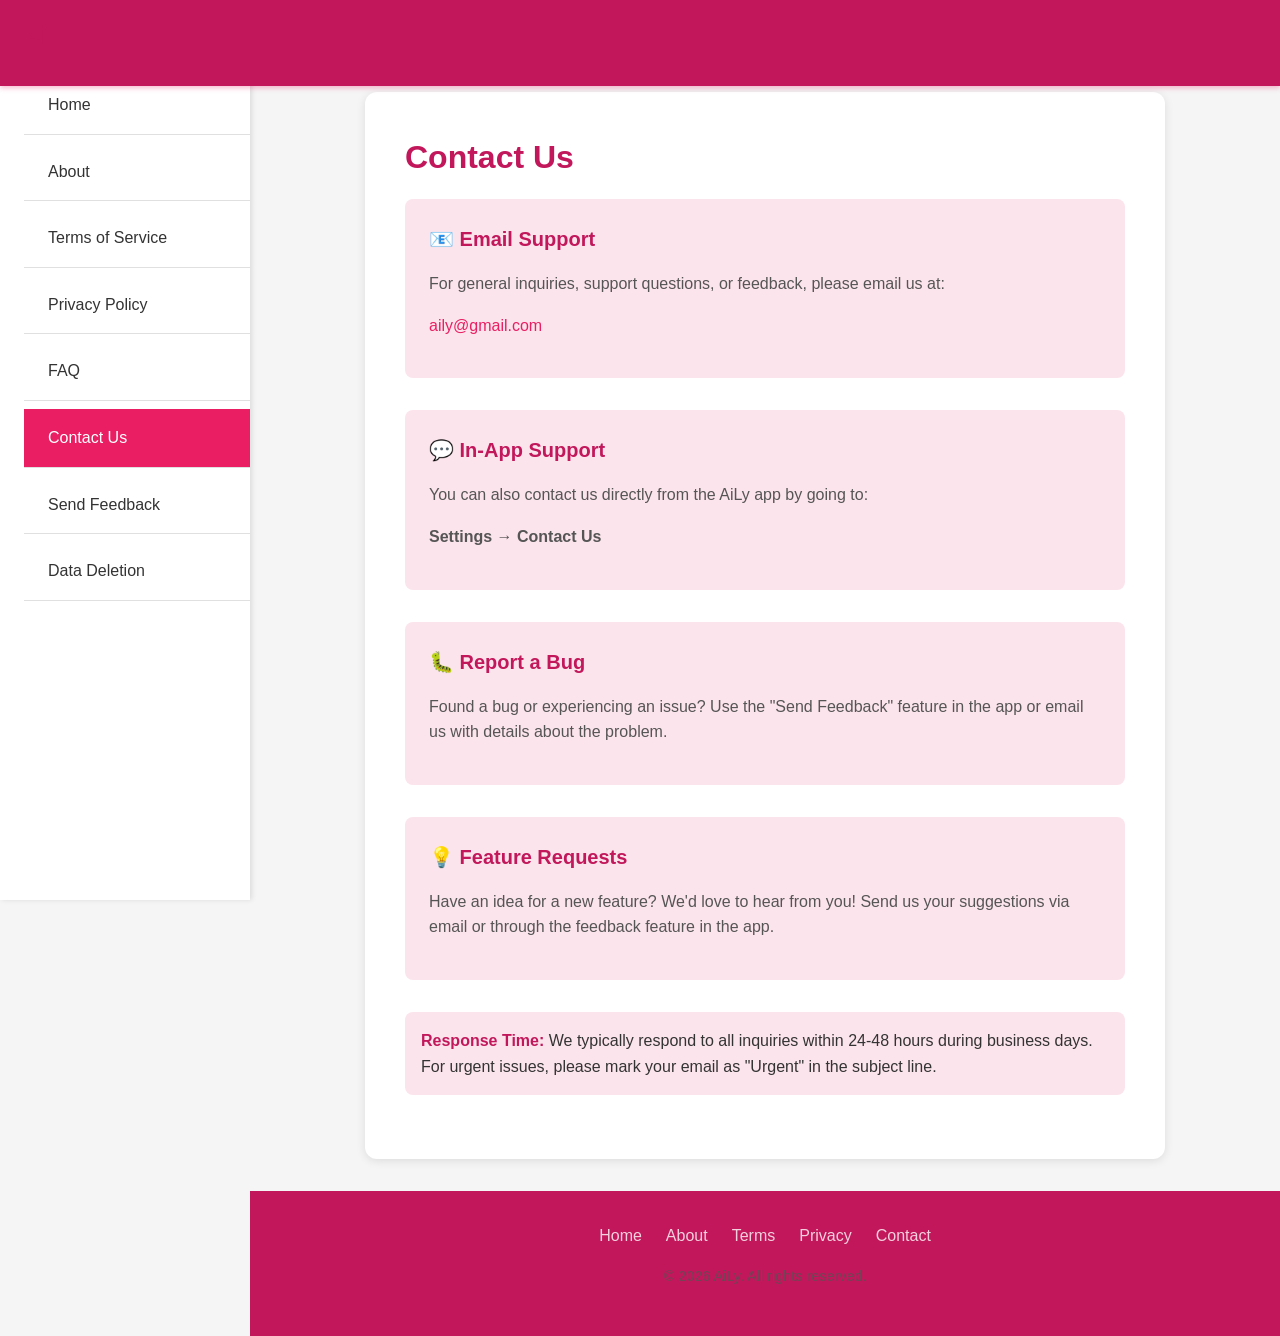
==== contact-us.html @ 69d92359 "Initial commit: AiLy app information website with pink theme" ====
<!DOCTYPE html>
<html lang="en">
<head>
    <meta charset="UTF-8">
    <meta name="viewport" content="width=device-width, initial-scale=1.0">
    <title>Contact Us - AiLy</title>
    <link rel="stylesheet" href="css/style.css">
</head>
<body>
    <header>
        <button class="menu-toggle" aria-label="Toggle menu">☰</button>
        <h1>AiLy</h1>
    </header>
    
    <div class="sidebar-overlay"></div>
    
    <nav class="sidebar">
        <ul>
            <li><a href="index.html">Home</a></li>
            <li><a href="about.html">About</a></li>
            <li><a href="terms-of-service.html">Terms of Service</a></li>
            <li><a href="privacy-policy.html">Privacy Policy</a></li>
            <li><a href="faq.html">FAQ</a></li>
            <li><a href="contact-us.html">Contact Us</a></li>
            <li><a href="send-feedback.html">Send Feedback</a></li>
            <li><a href="data-deletion.html">Data Deletion</a></li>
        </ul>
    </nav>
    
    <main class="content">
        <div class="content-container">
            <h1>Contact Us</h1>
            
            <div class="contact-method">
                <h2>📧 Email Support</h2>
                <p>
                    For general inquiries, support questions, or feedback, please email us at:
                </p>
                <p>
                    <a href="mailto:aily@gmail.com" class="email-link">aily@gmail.com</a>
                </p>
            </div>
            
            <div class="contact-method">
                <h2>💬 In-App Support</h2>
                <p>
                    You can also contact us directly from the AiLy app by going to:
                </p>
                <p>
                    <strong>Settings → Contact Us</strong>
                </p>
            </div>
            
            <div class="contact-method">
                <h2>🐛 Report a Bug</h2>
                <p>
                    Found a bug or experiencing an issue? Use the "Send Feedback" feature in the app 
                    or email us with details about the problem.
                </p>
            </div>
            
            <div class="contact-method">
                <h2>💡 Feature Requests</h2>
                <p>
                    Have an idea for a new feature? We'd love to hear from you! Send us your suggestions 
                    via email or through the feedback feature in the app.
                </p>
            </div>
            
            <div class="info-box">
                <strong>Response Time:</strong> We typically respond to all inquiries within 24-48 hours 
                during business days. For urgent issues, please mark your email as "Urgent" in the subject line.
            </div>
        </div>
    </main>
    
    <footer>
        <div class="footer-content">
            <div class="footer-links">
                <a href="index.html">Home</a>
                <a href="about.html">About</a>
                <a href="terms-of-service.html">Terms</a>
                <a href="privacy-policy.html">Privacy</a>
                <a href="contact-us.html">Contact</a>
            </div>
            <p>© 2026 AiLy. All rights reserved.</p>
        </div>
    </footer>
    
    <script src="js/navigation.js"></script>
</body>
</html>
---- css/style.css ----
/* Reset and Base Styles */
* {
    margin: 0;
    padding: 0;
    box-sizing: border-box;
}

body {
    font-family: -apple-system, BlinkMacSystemFont, 'Segoe UI', Roboto, Oxygen, Ubuntu, Cantarell, sans-serif;
    line-height: 1.6;
    color: #333;
    background: #f5f5f5;
    overflow-x: hidden;
}

/* Header Styles */
header {
    background: #c2185b;
    color: white;
    padding: 1rem 1.5rem;
    position: fixed;
    top: 0;
    left: 0;
    right: 0;
    z-index: 1000;
    display: flex;
    align-items: center;
    gap: 1rem;
    box-shadow: 0 2px 5px rgba(233,30,99,0.3);
}

.menu-toggle {
    background: none;
    border: none;
    color: white;
    font-size: 1.5rem;
    cursor: pointer;
    padding: 0.5rem;
    display: none;
}

header h1 {
    font-size: 1.5rem;
    font-weight: 600;
}

/* Sidebar Navigation */
.sidebar {
    position: fixed;
    top: 60px;
    left: 0;
    width: 250px;
    height: calc(100vh - 60px);
    background: white;
    box-shadow: 2px 0 5px rgba(0,0,0,0.1);
    overflow-y: auto;
    z-index: 999;
    transition: transform 0.3s ease;
}

.sidebar ul {
    list-style: none;
    padding: 1rem 0;
}

.sidebar li {
    border-bottom: 1px solid #e0e0e0;
}

.sidebar a {
    display: block;
    padding: 1rem 1.5rem;
    color: #333;
    text-decoration: none;
    transition: background 0.3s ease;
}

.sidebar a:hover {
    background: #fce4ec;
    color: #c2185b;
}

.sidebar a.active {
    background: #e91e63;
    color: white;
    font-weight: 500;
}

/* Main Content */
.content {
    margin-left: 250px;
    margin-top: 60px;
    padding: 2rem;
    min-height: calc(100vh - 60px);
}

.content-container {
    max-width: 800px;
    margin: 0 auto;
    background: white;
    padding: 2.5rem;
    border-radius: 12px;
    box-shadow: 0 2px 10px rgba(0,0,0,0.1);
}

/* Footer */
footer {
    background: #c2185b;
    color: white;
    padding: 2rem;
    margin-left: 250px;
    text-align: center;
}

.footer-content {
    max-width: 800px;
    margin: 0 auto;
}

.footer-links {
    display: flex;
    justify-content: center;
    gap: 1.5rem;
    flex-wrap: wrap;
    margin-bottom: 1rem;
}

.footer-links a {
    color: white;
    text-decoration: none;
    opacity: 0.8;
    transition: opacity 0.3s ease;
}

.footer-links a:hover {
    opacity: 1;
    text-decoration: underline;
}

footer p {
    margin-top: 1rem;
    font-size: 0.9rem;
    opacity: 0.7;
}

/* Typography */
h1 {
    color: #c2185b;
    margin-bottom: 1rem;
    font-size: 2rem;
}

h2 {
    color: #e91e63;
    margin-top: 2rem;
    margin-bottom: 1rem;
    font-size: 1.5rem;
}

h3 {
    color: #e91e63;
    margin-top: 1.5rem;
    margin-bottom: 0.75rem;
    font-size: 1.25rem;
}

p {
    margin-bottom: 1rem;
    color: #555;
}

ul, ol {
    margin-left: 1.5rem;
    margin-bottom: 1.5rem;
}

li {
    margin-bottom: 0.5rem;
    color: #555;
}

/* Links */
a {
    color: #e91e63;
    text-decoration: none;
}

a:hover {
    text-decoration: underline;
    color: #c2185b;
}

/* Homepage Specific Styles */
.home-grid {
    display: grid;
    grid-template-columns: repeat(auto-fit, minmax(250px, 1fr));
    gap: 1.5rem;
    margin-top: 2rem;
}

.link-card {
    display: flex;
    align-items: center;
    padding: 1.5rem;
    border: 2px solid #e0e0e0;
    border-radius: 8px;
    text-decoration: none;
    color: #333;
    transition: all 0.3s ease;
    background: white;
}

.link-card:hover {
    border-color: #e91e63;
    background: #fce4ec;
    transform: translateY(-2px);
    box-shadow: 0 4px 8px rgba(233,30,99,0.2);
}

.link-icon {
    font-size: 2rem;
    margin-right: 1rem;
    width: 50px;
    text-align: center;
}

.link-content h3 {
    margin: 0 0 0.5rem 0;
    color: #c2185b;
    font-size: 1.1rem;
}

.link-content p {
    margin: 0;
    color: #7f8c8d;
    font-size: 0.9rem;
}

/* FAQ Styles */
.faq-item {
    margin-bottom: 1.5rem;
    padding-bottom: 1.5rem;
    border-bottom: 1px solid #e0e0e0;
}

.faq-item:last-child {
    border-bottom: none;
}

.faq-question {
    color: #c2185b;
    font-size: 1.1rem;
    font-weight: 600;
    margin-bottom: 0.5rem;
}

.faq-answer {
    color: #555;
    line-height: 1.8;
}

/* Contact/Feedback Card Styles */
.contact-method,
.feedback-method {
    margin-bottom: 2rem;
    padding: 1.5rem;
    background: #fce4ec;
    border-radius: 8px;
}

.contact-method h2,
.feedback-method h2 {
    color: #c2185b;
    margin: 0 0 1rem 0;
    font-size: 1.25rem;
}

.email-link {
    color: #e91e63;
    text-decoration: none;
    font-weight: 500;
}

.email-link:hover {
    text-decoration: underline;
}

/* Info Boxes */
.info-box {
    background: #fce4ec;
    padding: 1rem;
    border-radius: 8px;
    margin-bottom: 1.5rem;
}

.info-box strong {
    color: #c2185b;
}

/* Responsive Design - Mobile */
@media (max-width: 767px) {
    .menu-toggle {
        display: block;
    }

    .sidebar {
        transform: translateX(-100%);
        width: 280px;
    }

    .sidebar.open {
        transform: translateX(0);
    }

    .content {
        margin-left: 0;
        padding: 1rem;
    }

    .content-container {
        padding: 1.5rem;
    }

    footer {
        margin-left: 0;
        padding: 1.5rem 1rem;
    }

    .footer-links {
        flex-direction: column;
        gap: 0.75rem;
    }

    h1 {
        font-size: 1.5rem;
    }

    h2 {
        font-size: 1.25rem;
    }

    .home-grid {
        grid-template-columns: 1fr;
    }
}

/* Overlay for mobile sidebar */
.sidebar-overlay {
    display: none;
    position: fixed;
    top: 60px;
    left: 0;
    right: 0;
    bottom: 0;
    background: rgba(0,0,0,0.5);
    z-index: 998;
}

.sidebar-overlay.open {
    display: block;
}

/* Smooth scrolling */
html {
    scroll-behavior: smooth;
}
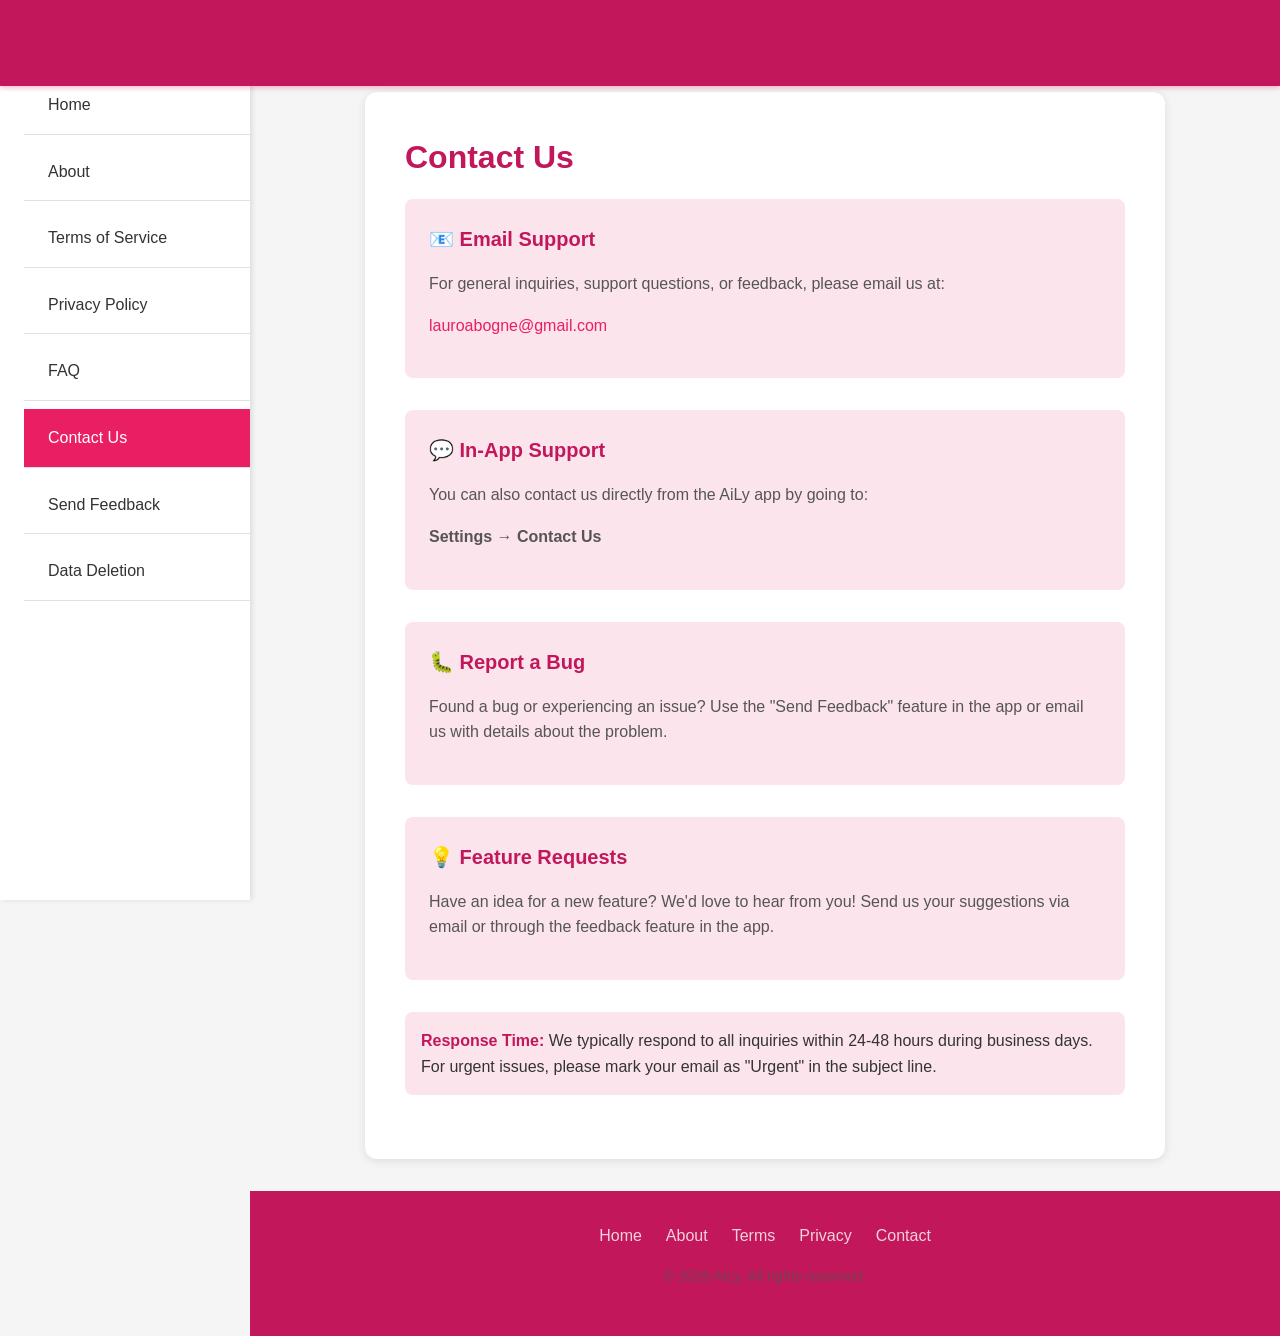
==== commit b6ff0744: "Update contact email, fix data deletion instructions, and add robots.txt" ====
--- a/contact-us.html
+++ b/contact-us.html
@@ -37,7 +37,7 @@
                     For general inquiries, support questions, or feedback, please email us at:
                 </p>
                 <p>
-                    <a href="mailto:aily@gmail.com" class="email-link">aily@gmail.com</a>
+                    <a href="mailto:lauroabogne@gmail.com" class="email-link">lauroabogne@gmail.com</a>
                 </p>
             </div>
             
